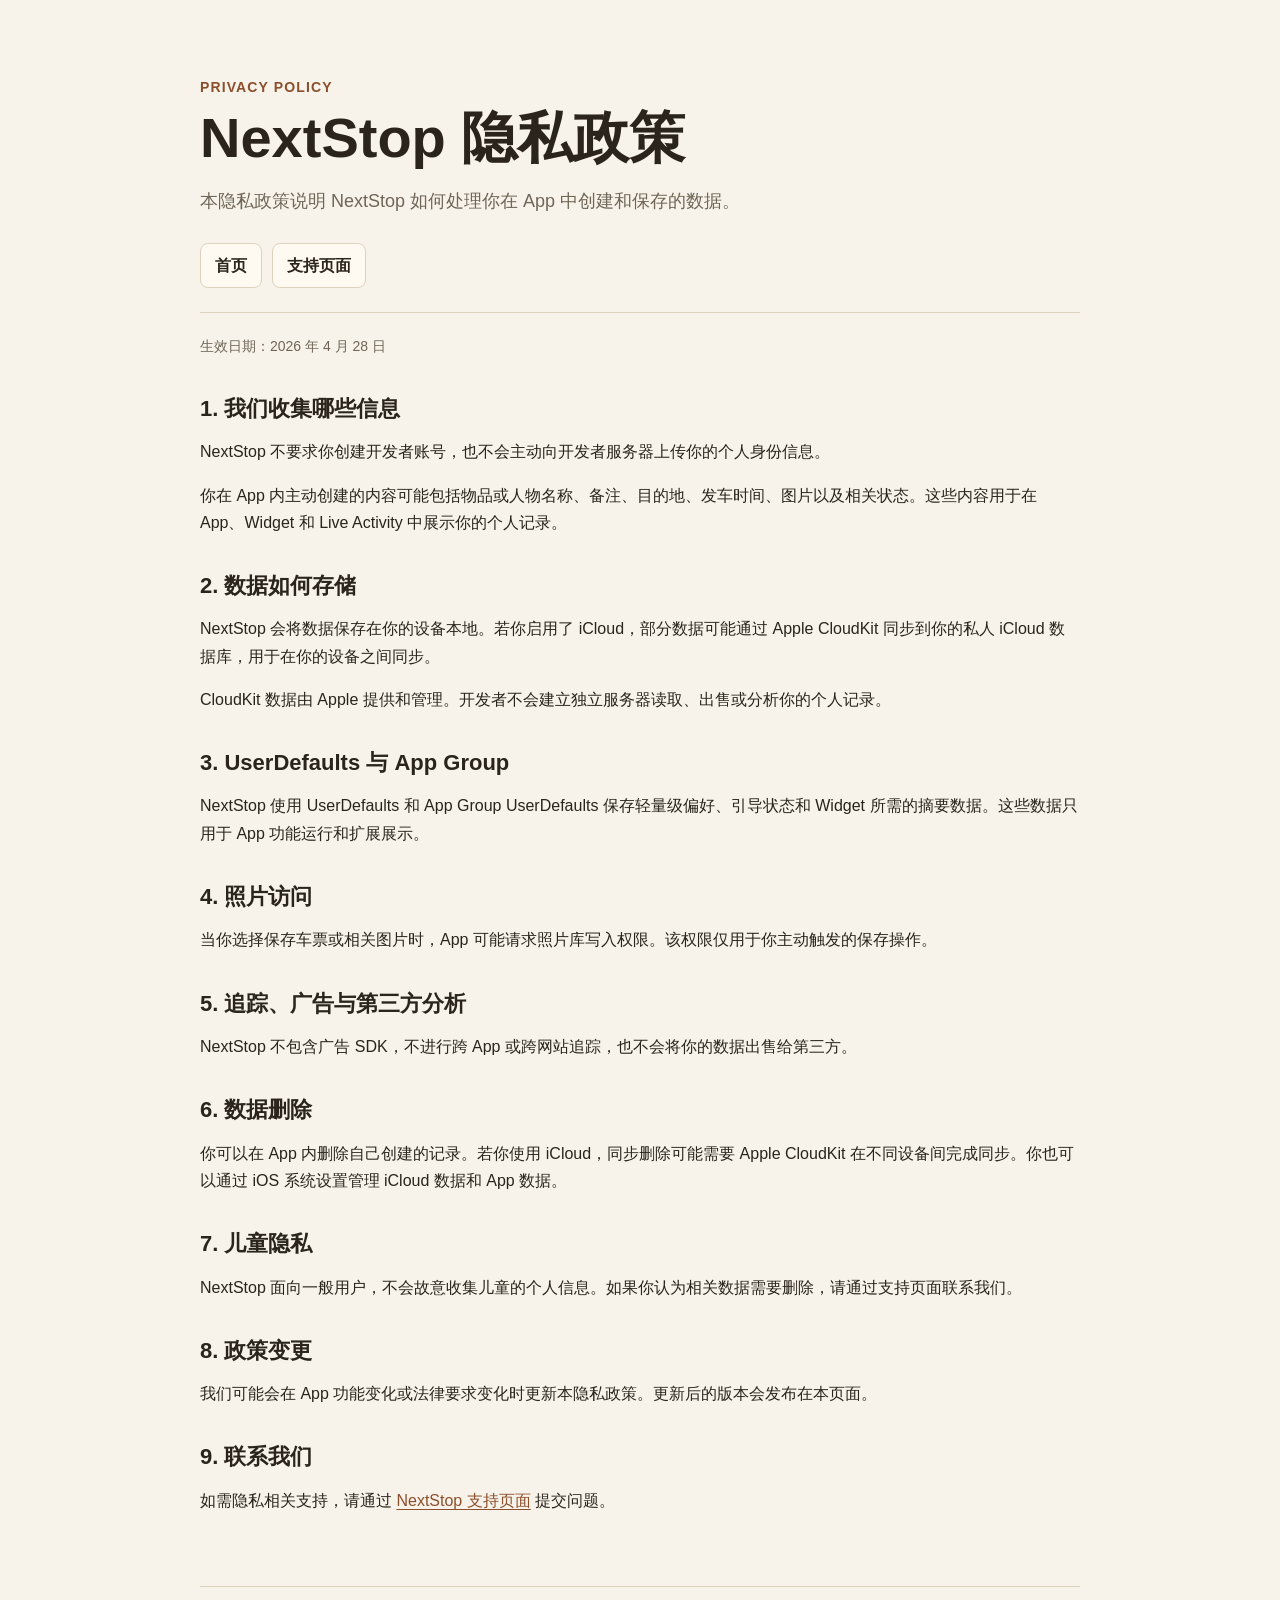
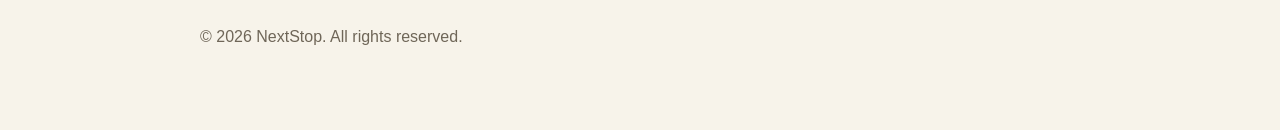
==== privacy.html @ 68f0a41b "docs: 添加隐私政策和支持页面" ====
<!doctype html>
<html lang="zh-Hans">
<head>
    <meta charset="utf-8">
    <meta name="viewport" content="width=device-width, initial-scale=1">
    <title>NextStop 隐私政策</title>
    <meta name="description" content="NextStop 隐私政策。">
    <link rel="stylesheet" href="styles.css">
</head>
<body>
    <main class="page">
        <header class="hero">
            <p class="eyebrow">Privacy Policy</p>
            <h1>NextStop 隐私政策</h1>
            <p class="lead">本隐私政策说明 NextStop 如何处理你在 App 中创建和保存的数据。</p>
            <nav class="nav" aria-label="主要页面">
                <a href="index.html">首页</a>
                <a href="support.html">支持页面</a>
            </nav>
        </header>

        <section class="section">
            <p class="meta">生效日期：2026 年 4 月 28 日</p>

            <h2>1. 我们收集哪些信息</h2>
            <p>NextStop 不要求你创建开发者账号，也不会主动向开发者服务器上传你的个人身份信息。</p>
            <p>你在 App 内主动创建的内容可能包括物品或人物名称、备注、目的地、发车时间、图片以及相关状态。这些内容用于在 App、Widget 和 Live Activity 中展示你的个人记录。</p>

            <h2>2. 数据如何存储</h2>
            <p>NextStop 会将数据保存在你的设备本地。若你启用了 iCloud，部分数据可能通过 Apple CloudKit 同步到你的私人 iCloud 数据库，用于在你的设备之间同步。</p>
            <p>CloudKit 数据由 Apple 提供和管理。开发者不会建立独立服务器读取、出售或分析你的个人记录。</p>

            <h2>3. UserDefaults 与 App Group</h2>
            <p>NextStop 使用 UserDefaults 和 App Group UserDefaults 保存轻量级偏好、引导状态和 Widget 所需的摘要数据。这些数据只用于 App 功能运行和扩展展示。</p>

            <h2>4. 照片访问</h2>
            <p>当你选择保存车票或相关图片时，App 可能请求照片库写入权限。该权限仅用于你主动触发的保存操作。</p>

            <h2>5. 追踪、广告与第三方分析</h2>
            <p>NextStop 不包含广告 SDK，不进行跨 App 或跨网站追踪，也不会将你的数据出售给第三方。</p>

            <h2>6. 数据删除</h2>
            <p>你可以在 App 内删除自己创建的记录。若你使用 iCloud，同步删除可能需要 Apple CloudKit 在不同设备间完成同步。你也可以通过 iOS 系统设置管理 iCloud 数据和 App 数据。</p>

            <h2>7. 儿童隐私</h2>
            <p>NextStop 面向一般用户，不会故意收集儿童的个人信息。如果你认为相关数据需要删除，请通过支持页面联系我们。</p>

            <h2>8. 政策变更</h2>
            <p>我们可能会在 App 功能变化或法律要求变化时更新本隐私政策。更新后的版本会发布在本页面。</p>

            <h2>9. 联系我们</h2>
            <p>如需隐私相关支持，请通过 <a href="support.html">NextStop 支持页面</a> 提交问题。</p>
        </section>

        <footer>
            <p>© 2026 NextStop. All rights reserved.</p>
        </footer>
    </main>
</body>
</html>
---- styles.css ----
:root {
    color-scheme: light;
    --background: #f7f3ea;
    --surface: #fffaf1;
    --text: #2a241c;
    --muted: #6f6658;
    --border: #ded2bd;
    --accent: #8c4f2b;
    --accent-soft: #efe1d0;
}

* {
    box-sizing: border-box;
}

body {
    margin: 0;
    font-family: -apple-system, BlinkMacSystemFont, "SF Pro Text", "PingFang SC", "Hiragino Sans GB", "Microsoft YaHei", sans-serif;
    line-height: 1.7;
    color: var(--text);
    background: var(--background);
}

a {
    color: var(--accent);
    text-decoration-thickness: 1px;
    text-underline-offset: 3px;
}

.page {
    width: min(880px, calc(100% - 32px));
    margin: 0 auto;
    padding: 48px 0 64px;
}

.hero {
    padding: 28px 0 24px;
    border-bottom: 1px solid var(--border);
}

.eyebrow {
    margin: 0 0 8px;
    color: var(--accent);
    font-size: 14px;
    font-weight: 700;
    letter-spacing: 0.08em;
    text-transform: uppercase;
}

h1 {
    margin: 0;
    font-size: clamp(34px, 6vw, 56px);
    line-height: 1.08;
    letter-spacing: 0;
}

h2 {
    margin: 36px 0 12px;
    font-size: 22px;
    line-height: 1.25;
}

p,
li {
    font-size: 16px;
}

.lead {
    max-width: 680px;
    margin: 18px 0 0;
    color: var(--muted);
    font-size: 18px;
}

.nav {
    display: flex;
    flex-wrap: wrap;
    gap: 10px;
    margin: 26px 0 0;
}

.nav a,
.button {
    display: inline-flex;
    align-items: center;
    min-height: 40px;
    padding: 8px 14px;
    border: 1px solid var(--border);
    border-radius: 8px;
    background: var(--surface);
    color: var(--text);
    font-weight: 650;
    text-decoration: none;
}

.button.primary {
    border-color: var(--accent);
    background: var(--accent);
    color: #fffaf1;
}

.section {
    padding: 8px 0;
}

.info {
    margin: 24px 0;
    padding: 18px;
    border: 1px solid var(--border);
    border-radius: 8px;
    background: var(--surface);
}

.meta {
    color: var(--muted);
    font-size: 14px;
}

footer {
    margin-top: 48px;
    padding-top: 20px;
    border-top: 1px solid var(--border);
    color: var(--muted);
    font-size: 14px;
}

@media (max-width: 560px) {
    .page {
        width: min(100% - 24px, 880px);
        padding-top: 28px;
    }

    .nav a,
    .button {
        width: 100%;
        justify-content: center;
    }
}
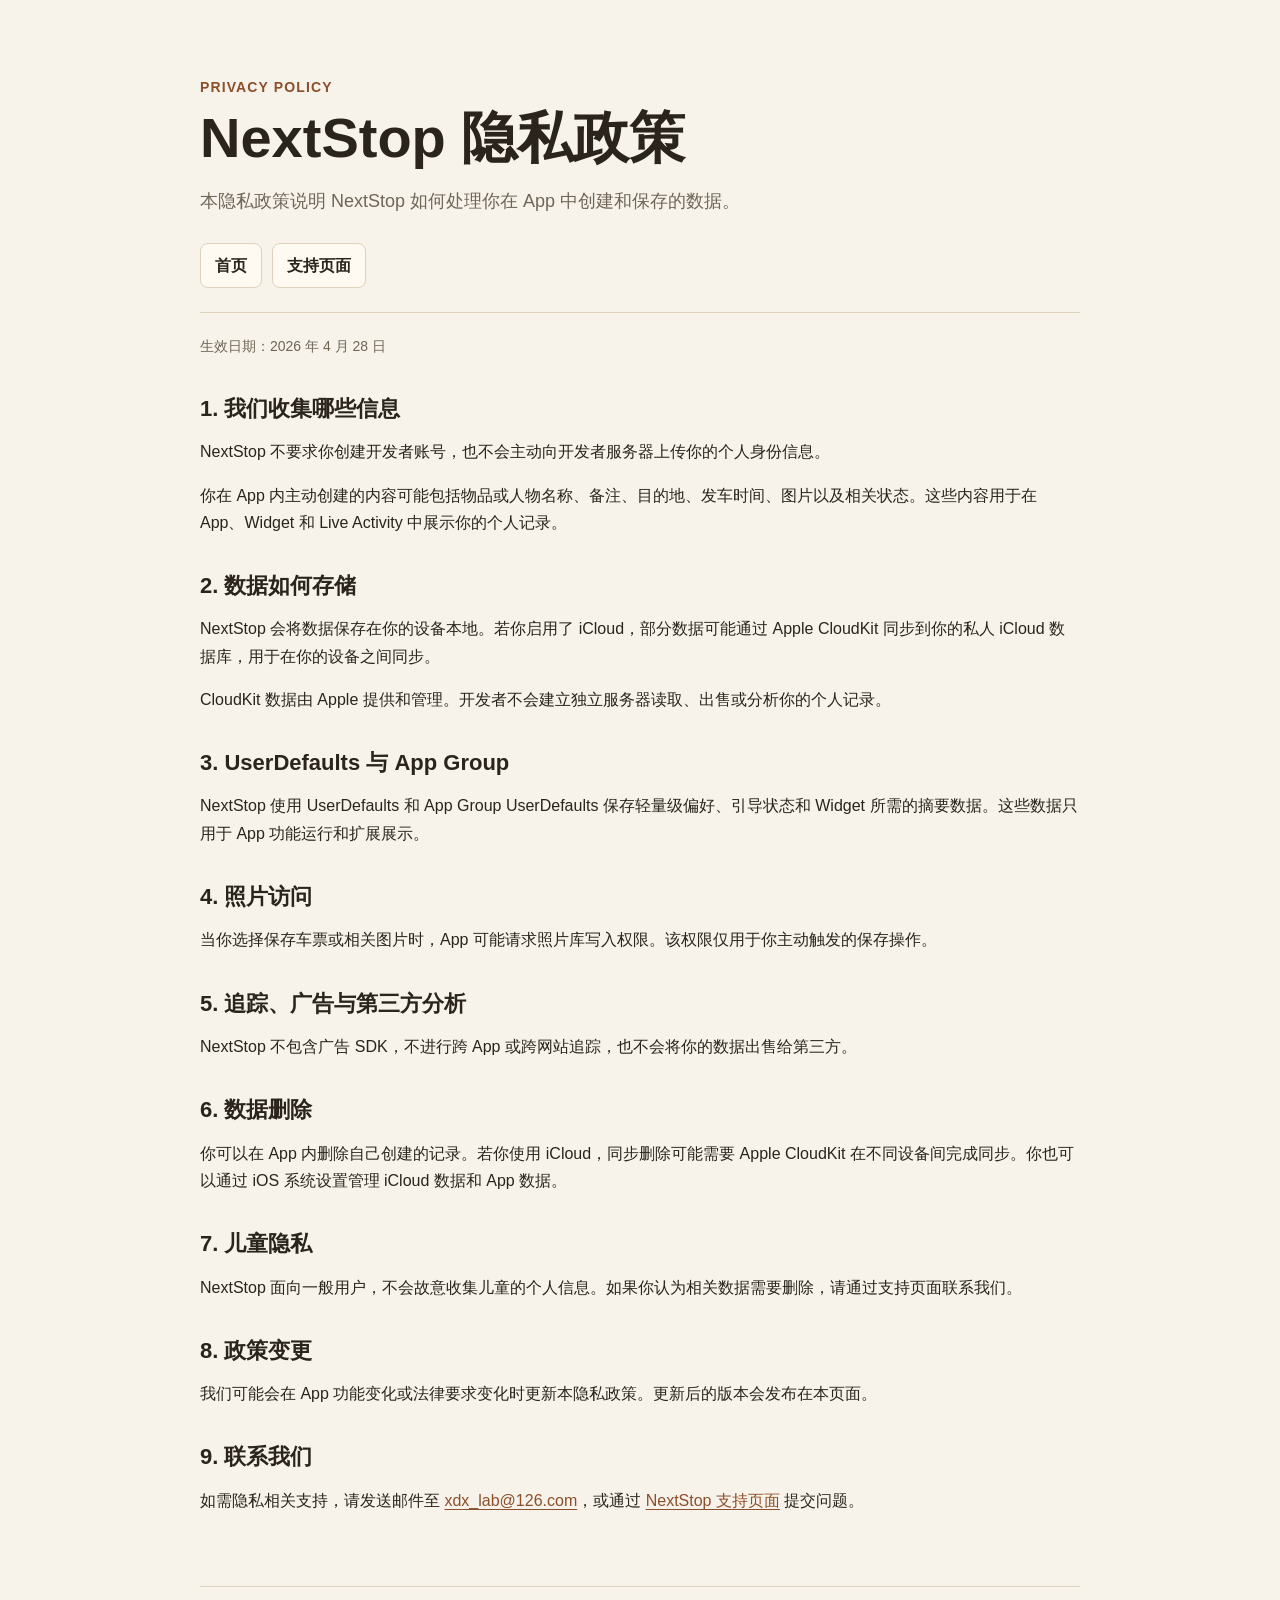
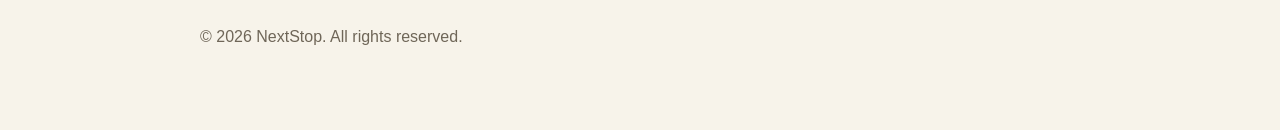
==== commit 9b6932ed: "docs: 添加支持邮箱" ====
--- a/privacy.html
+++ b/privacy.html
@@ -49,7 +49,7 @@
             <p>我们可能会在 App 功能变化或法律要求变化时更新本隐私政策。更新后的版本会发布在本页面。</p>
 
             <h2>9. 联系我们</h2>
-            <p>如需隐私相关支持，请通过 <a href="support.html">NextStop 支持页面</a> 提交问题。</p>
+            <p>如需隐私相关支持，请发送邮件至 <a href="mailto:xdx_lab@126.com">xdx_lab@126.com</a>，或通过 <a href="support.html">NextStop 支持页面</a> 提交问题。</p>
         </section>
 
         <footer>
@@ -58,4 +58,3 @@
     </main>
 </body>
 </html>
-
